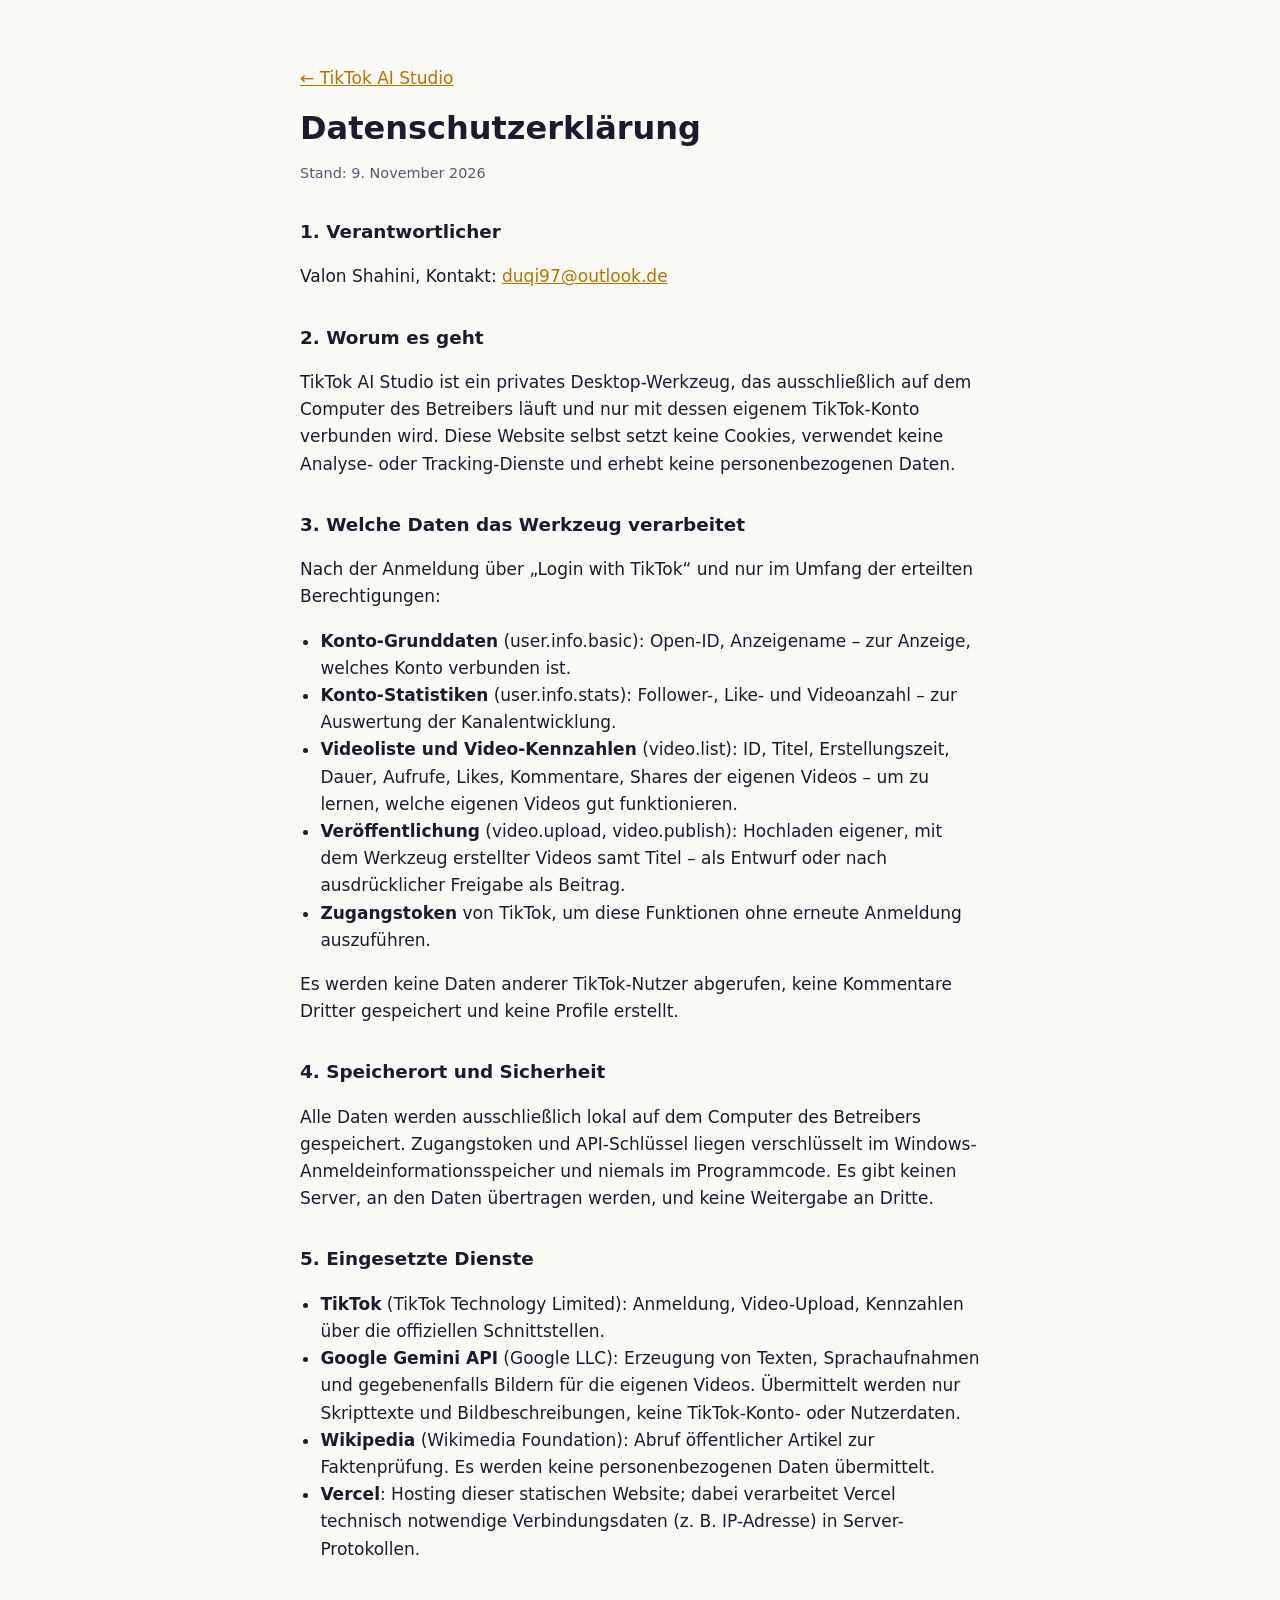
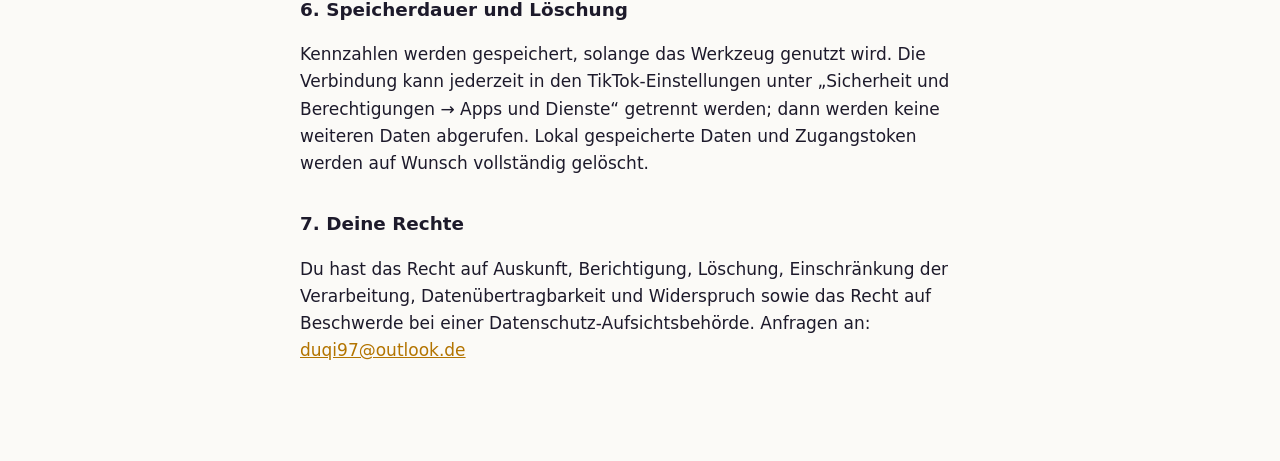
==== privacy.html @ f6baafa0 "Website, Datenschutzerklärung und Nutzungsbedingungen für TikTok AI Studio Co-Authored-By: Claude Op" ====
<!doctype html>
<html lang="de">
<head>
<meta charset="utf-8">
<meta name="viewport" content="width=device-width, initial-scale=1">
<title>Datenschutzerklärung – TikTok AI Studio</title>
<link rel="stylesheet" href="style.css">
</head>
<body>
<main>
  <p><a href="index.html">← TikTok AI Studio</a></p>
  <h1>Datenschutzerklärung</h1>
  <p class="meta">Stand: 9. November 2026</p>

  <h2>1. Verantwortlicher</h2>
  <p>Valon Shahini, Kontakt: <a href="mailto:duqi97@outlook.de">duqi97@outlook.de</a></p>

  <h2>2. Worum es geht</h2>
  <p>TikTok AI Studio ist ein privates Desktop-Werkzeug, das ausschließlich auf dem Computer des Betreibers läuft und nur mit dessen eigenem TikTok-Konto verbunden wird. Diese Website selbst setzt keine Cookies, verwendet keine Analyse- oder Tracking-Dienste und erhebt keine personenbezogenen Daten.</p>

  <h2>3. Welche Daten das Werkzeug verarbeitet</h2>
  <p>Nach der Anmeldung über „Login with TikTok“ und nur im Umfang der erteilten Berechtigungen:</p>
  <ul>
    <li><strong>Konto-Grunddaten</strong> (user.info.basic): Open-ID, Anzeigename – zur Anzeige, welches Konto verbunden ist.</li>
    <li><strong>Konto-Statistiken</strong> (user.info.stats): Follower-, Like- und Videoanzahl – zur Auswertung der Kanalentwicklung.</li>
    <li><strong>Videoliste und Video-Kennzahlen</strong> (video.list): ID, Titel, Erstellungszeit, Dauer, Aufrufe, Likes, Kommentare, Shares der eigenen Videos – um zu lernen, welche eigenen Videos gut funktionieren.</li>
    <li><strong>Veröffentlichung</strong> (video.upload, video.publish): Hochladen eigener, mit dem Werkzeug erstellter Videos samt Titel – als Entwurf oder nach ausdrücklicher Freigabe als Beitrag.</li>
    <li><strong>Zugangstoken</strong> von TikTok, um diese Funktionen ohne erneute Anmeldung auszuführen.</li>
  </ul>
  <p>Es werden keine Daten anderer TikTok-Nutzer abgerufen, keine Kommentare Dritter gespeichert und keine Profile erstellt.</p>

  <h2>4. Speicherort und Sicherheit</h2>
  <p>Alle Daten werden ausschließlich lokal auf dem Computer des Betreibers gespeichert. Zugangstoken und API-Schlüssel liegen verschlüsselt im Windows-Anmeldeinformationsspeicher und niemals im Programmcode. Es gibt keinen Server, an den Daten übertragen werden, und keine Weitergabe an Dritte.</p>

  <h2>5. Eingesetzte Dienste</h2>
  <ul>
    <li><strong>TikTok</strong> (TikTok Technology Limited): Anmeldung, Video-Upload, Kennzahlen über die offiziellen Schnittstellen.</li>
    <li><strong>Google Gemini API</strong> (Google LLC): Erzeugung von Texten, Sprachaufnahmen und gegebenenfalls Bildern für die eigenen Videos. Übermittelt werden nur Skripttexte und Bildbeschreibungen, keine TikTok-Konto- oder Nutzerdaten.</li>
    <li><strong>Wikipedia</strong> (Wikimedia Foundation): Abruf öffentlicher Artikel zur Faktenprüfung. Es werden keine personenbezogenen Daten übermittelt.</li>
    <li><strong>Vercel</strong>: Hosting dieser statischen Website; dabei verarbeitet Vercel technisch notwendige Verbindungsdaten (z. B. IP-Adresse) in Server-Protokollen.</li>
  </ul>

  <h2>6. Speicherdauer und Löschung</h2>
  <p>Kennzahlen werden gespeichert, solange das Werkzeug genutzt wird. Die Verbindung kann jederzeit in den TikTok-Einstellungen unter „Sicherheit und Berechtigungen → Apps und Dienste“ getrennt werden; dann werden keine weiteren Daten abgerufen. Lokal gespeicherte Daten und Zugangstoken werden auf Wunsch vollständig gelöscht.</p>

  <h2>7. Deine Rechte</h2>
  <p>Du hast das Recht auf Auskunft, Berichtigung, Löschung, Einschränkung der Verarbeitung, Datenübertragbarkeit und Widerspruch sowie das Recht auf Beschwerde bei einer Datenschutz-Aufsichtsbehörde. Anfragen an: <a href="mailto:duqi97@outlook.de">duqi97@outlook.de</a></p>
</main>
</body>
</html>
---- style.css ----
:root{--bg:#0f0d1a;--fg:#ece9f7;--muted:#a9a3c2;--accent:#ffc94a}
@media (prefers-color-scheme: light){:root{--bg:#fbfaf7;--fg:#1d1a2b;--muted:#5b5670;--accent:#b37400}}
*{box-sizing:border-box}
body{margin:0;background:var(--bg);color:var(--fg);font:17px/1.6 system-ui,-apple-system,"Segoe UI",sans-serif}
main{max-width:720px;margin:0 auto;padding:48px 20px 80px}
h1{font-size:2rem;line-height:1.2;margin:0 0 12px}
h2{font-size:1.15rem;margin:32px 0 8px}
.lead{font-size:1.15rem;color:var(--muted)}
.meta{color:var(--muted);font-size:.9rem}
a{color:var(--accent)}
ul{padding-left:1.2em}
nav{margin-top:40px;color:var(--muted)}
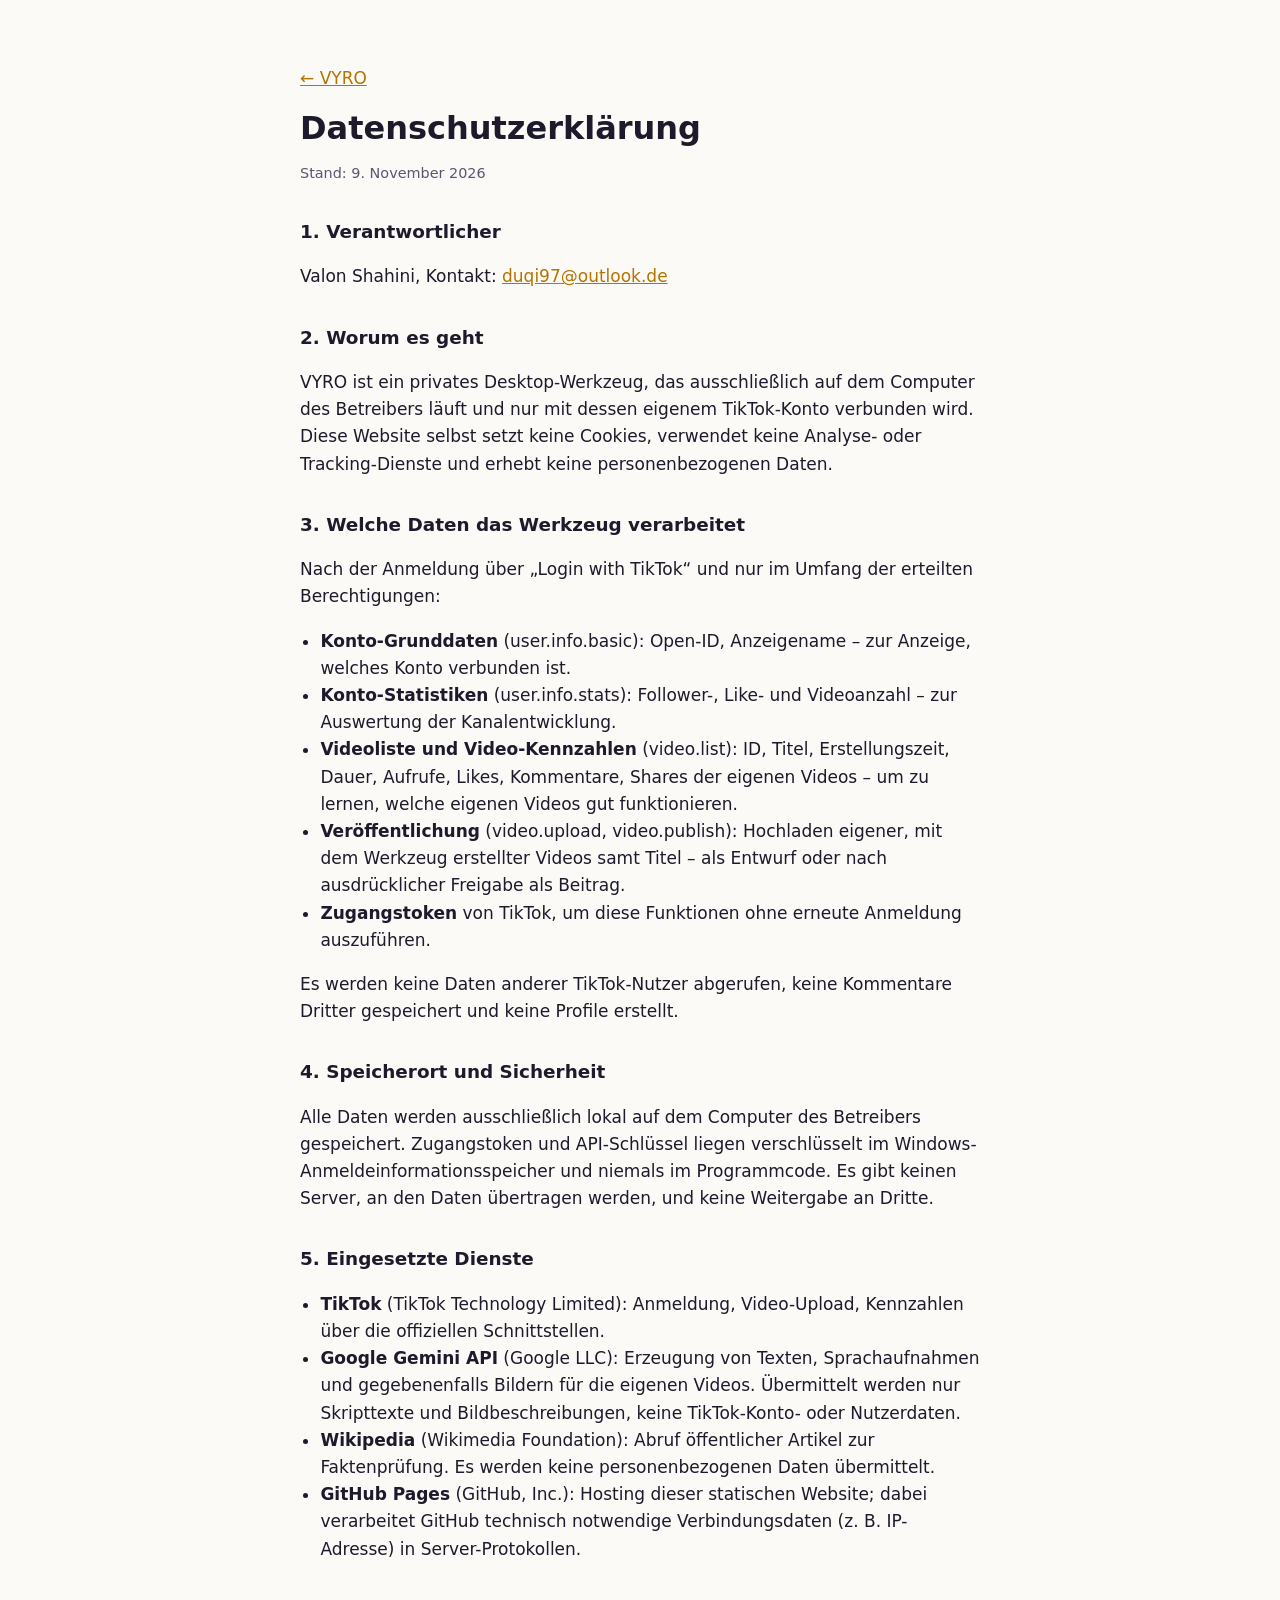
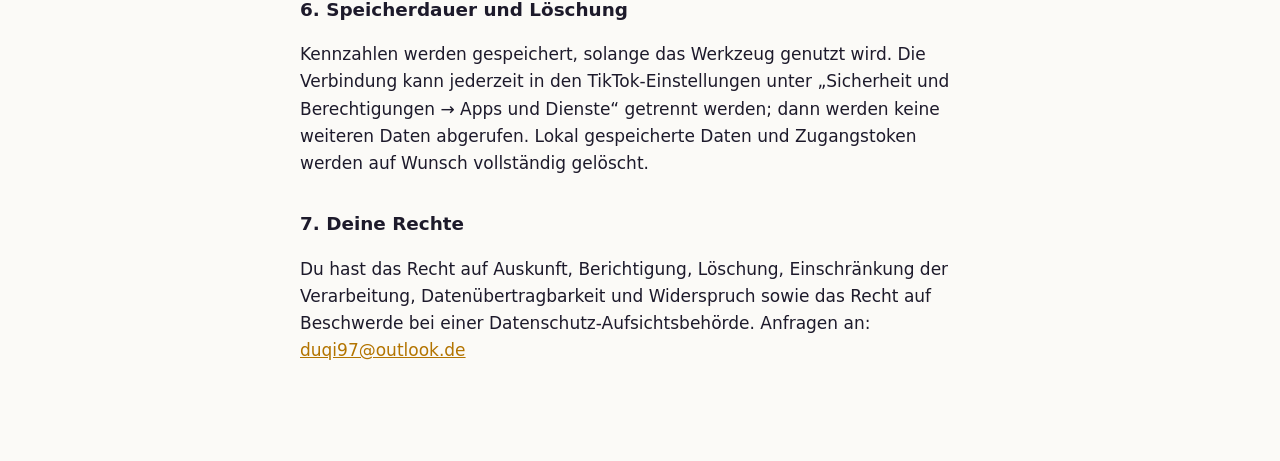
==== commit 3da63150: "Umbenennung in VYRO, Logo, Hosting-Angabe GitHub Pages Co-Authored-By: Claude Opus 5.5 <noreply@anth" ====
--- a/privacy.html
+++ b/privacy.html
@@ -3,12 +3,13 @@
 <head>
 <meta charset="utf-8">
 <meta name="viewport" content="width=device-width, initial-scale=1">
-<title>Datenschutzerklärung – TikTok AI Studio</title>
+<title>Datenschutzerklärung – VYRO</title>
 <link rel="stylesheet" href="style.css">
+<link rel="icon" href="vyro-logo-256.png">
 </head>
 <body>
 <main>
-  <p><a href="index.html">← TikTok AI Studio</a></p>
+  <p><a href="index.html">← VYRO</a></p>
   <h1>Datenschutzerklärung</h1>
   <p class="meta">Stand: 9. November 2026</p>
 
@@ -16,7 +17,7 @@
   <p>Valon Shahini, Kontakt: <a href="mailto:duqi97@outlook.de">duqi97@outlook.de</a></p>
 
   <h2>2. Worum es geht</h2>
-  <p>TikTok AI Studio ist ein privates Desktop-Werkzeug, das ausschließlich auf dem Computer des Betreibers läuft und nur mit dessen eigenem TikTok-Konto verbunden wird. Diese Website selbst setzt keine Cookies, verwendet keine Analyse- oder Tracking-Dienste und erhebt keine personenbezogenen Daten.</p>
+  <p>VYRO ist ein privates Desktop-Werkzeug, das ausschließlich auf dem Computer des Betreibers läuft und nur mit dessen eigenem TikTok-Konto verbunden wird. Diese Website selbst setzt keine Cookies, verwendet keine Analyse- oder Tracking-Dienste und erhebt keine personenbezogenen Daten.</p>
 
   <h2>3. Welche Daten das Werkzeug verarbeitet</h2>
   <p>Nach der Anmeldung über „Login with TikTok“ und nur im Umfang der erteilten Berechtigungen:</p>
@@ -37,7 +38,7 @@
     <li><strong>TikTok</strong> (TikTok Technology Limited): Anmeldung, Video-Upload, Kennzahlen über die offiziellen Schnittstellen.</li>
     <li><strong>Google Gemini API</strong> (Google LLC): Erzeugung von Texten, Sprachaufnahmen und gegebenenfalls Bildern für die eigenen Videos. Übermittelt werden nur Skripttexte und Bildbeschreibungen, keine TikTok-Konto- oder Nutzerdaten.</li>
     <li><strong>Wikipedia</strong> (Wikimedia Foundation): Abruf öffentlicher Artikel zur Faktenprüfung. Es werden keine personenbezogenen Daten übermittelt.</li>
-    <li><strong>Vercel</strong>: Hosting dieser statischen Website; dabei verarbeitet Vercel technisch notwendige Verbindungsdaten (z. B. IP-Adresse) in Server-Protokollen.</li>
+    <li><strong>GitHub Pages</strong> (GitHub, Inc.): Hosting dieser statischen Website; dabei verarbeitet GitHub technisch notwendige Verbindungsdaten (z. B. IP-Adresse) in Server-Protokollen.</li>
   </ul>
 
   <h2>6. Speicherdauer und Löschung</h2>
